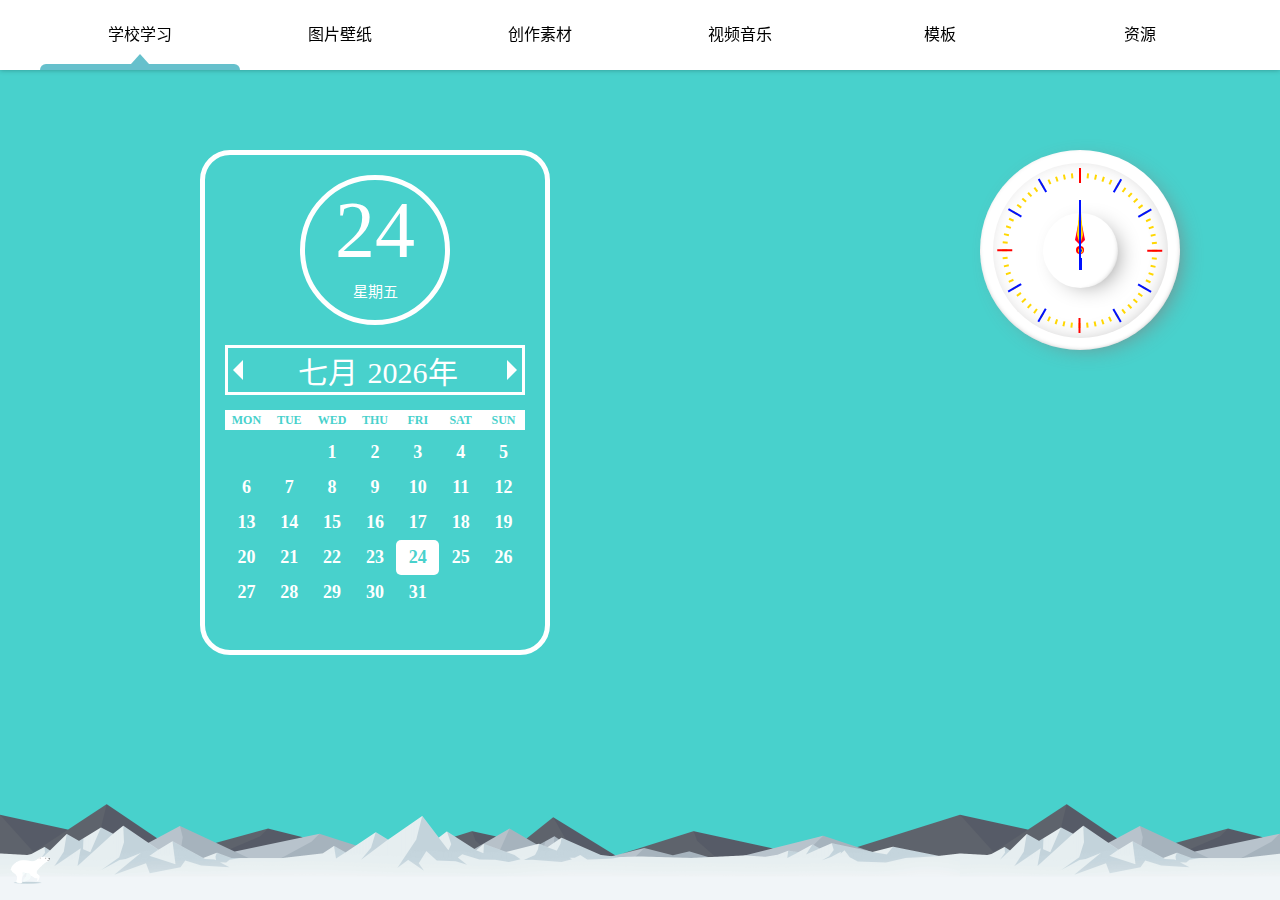
==== index.html @ d32ce0ef "k" ====
<!DOCTYPE html>
<html lang="zh-CN">

<head>
    <meta charset="UTF-8" />
    <meta name="viewport" content="width=device-width, initial-scale=1.0" />
    <title>MY HTML</title>
    <!-- ctrl+h即可调出查询与替换窗口 -->
    <link rel="stylesheet" href="index.css">
    <link rel="stylesheet" href="dail.css">
    <link rel="stylesheet" href="calendar.css">

</head>

<body>
    <!-- 导航栏 -->
    <div class="navbar">
        <div class="nav">
            <ul>
                <li>
                    <a href="javascript:;">学校学习</a>
                    <ol>
                        <li><a href="https://www.tust.edu.cn/" target="_blank">天津科技大学</a></li>
                        <li><a href="http://jw.tust.edu.cn/" target="_blank">天津科技大学教务处</a></li>
                        <li><a href="https://www.tust.edu.cn/" target="_blank">天津科技大学第二课堂</a></li>
                        <li><a href="https://www.tust.edu.cn/" target="_blank">智慧团建</a></li>
                        <li><a href="https://www.cn-ki.net/" target="_blank">镜像知网</a></li>
                        <li><a href="https://www.w3school.com.cn/" target="_blank">w3school</a></li>
                        <li><a href="https://developer.mozilla.org/zh-CN/" target="_blank">MDN</a></li>

                    </ol>
                </li>
                <li>
                    <a href="javascript:;">图片壁纸</a>
                    <ol>
                        <li><a href="https://pic.netbian.com/" target="_blank">彼岸图网</a></li>
                        <li><a href="https://mixkit.co/" target="_blank">高质量图片</a></li>
                        <li><a href="http://duososo.com/index.php" target="_blank">图片搜索</a></li>

                    </ol>
                </li>
                <li>
                    <a href="javascript:;">创作素材</a>
                    <ol>
                        <li><a href="https://www.iconfont.cn/" target="_blank">阿里矢量图标</a></li>
                        <li><a href="https://ziyouziti.com/" target="_blank">免费字体</a></li>
                        <li><a href="https://www.ear0.com/" target="_blank">自由之聆</a></li>

                    </ol>
                </li>
                <li>
                    <a href="javascript:;">视频音乐</a>
                    <ol>
                        <li><a href="https://www.cupfox.com/" target="_blank">茶杯狐</a></li>
                        <li><a href="https://www.dadatuw.com/" target="_blank">达达兔</a></li>
                        <li><a href="https://www.bilibili.com/" target="_blank">B站</a></li>
                        <li><a href="http://47.112.23.238/" target="_blank">免费音乐</a></li>

                    </ol>
                </li>
                <li>
                    <a href="javascript:;">模板</a>
                    <ol>
                        <li><a href="https://www.woodo.cn/template/?type=slides" target="_blank">ppt模板</a></li>
                        <li><a href="http://www.1ppt.com/" target="_blank">免费ppt模板</a></li>
                        <li><a href="https://www.ypppt.com/" target="_blank">免费ppt模板</a></li>
                    </ol>
                </li>
                <li>
                    <a href="javascript:;">资源</a>
                    <ol>
                        <li><a href="https://adzhp.cn/" target="_blank">爱达杂货铺</a></li>
                        <li><a href="http://softgj.com/" target="_blank">软件管家</a></li>
                        <li><a href="https://www.mac-soft.cn/" target="_blank">麦克软件园</a></li>
                        <li><a href="https://iao.su/" target="_blank">分享为王</a></li>
                        <li><a href="https://greasyfork.org/zh-CN" target="_blank">脚本</a></li>
                    </ol>
                </li>
                <!-- 这个元素来定义滑动的线条 -->
                <li class="underline"></li>
            </ul>
        </div>

    </div>
    <!-- 中间部分 -->
    <div class="main">
        <div class="calendar">
            <div class="contemporary">
                <div id="datenow">25</div>
                <div id="daynow">MONDAY</div>
            </div>
            <div class="month-year">
                <div id="prev"></div>
                <div id="month">MAY</div>
                <div id="year">2022</div>
                <span id="next"></span>
            </div>
            <ul class="card">
                <li>MON</li>
                <li>TUE</li>
                <li>WED</li>
                <li>THU</li>
                <li>FRI</li>
                <li>SAT</li>
                <li>SUN</li>
            </ul>
            <ul id="add">

            </ul>
        </div>
        <div class="dail">
            <div class="dail2">
                <div class="dail3"></div>
                <div class="Scale">
                    <div class="scale1"></div>
                    <div class="scale2"></div>
                    <div class="scale3"></div>
                    <div class="scale4"></div>
                    <div class="scale5"></div>
                    <div class="scale6"></div>
                    <div class="scale7"></div>
                    <div class="scale8"></div>
                    <div class="scale9"></div>
                    <div class="scale10"></div>
                    <div class="scale11"></div>
                    <div class="scale12"></div>
                </div>
                <div class="accurate">
                    <div class="accuratechild"></div>
                    <div class="accuratechild"></div>
                    <div class="accuratechild"></div>
                    <div class="accuratechild"></div>
                    <div class="accuratechild"></div>
                    <div class="accuratechild"></div>
                    <div class="accuratechild"></div>
                    <div class="accuratechild"></div>
                    <div class="accuratechild"></div>
                    <div class="accuratechild"></div>
                    <div class="accuratechild"></div>
                    <div class="accuratechild"></div>
                    <div class="accuratechild"></div>
                    <div class="accuratechild"></div>
                    <div class="accuratechild"></div>
                    <div class="accuratechild"></div>
                    <div class="accuratechild"></div>
                    <div class="accuratechild"></div>
                    <div class="accuratechild"></div>
                    <div class="accuratechild"></div>
                    <div class="accuratechild"></div>
                    <div class="accuratechild"></div>
                    <div class="accuratechild"></div>
                    <div class="accuratechild"></div>
                    <div class="accuratechild"></div>
                    <div class="accuratechild"></div>
                    <div class="accuratechild"></div>
                    <div class="accuratechild"></div>
                    <div class="accuratechild"></div>
                    <div class="accuratechild"></div>
                    <div class="accuratechild"></div>
                    <div class="accuratechild"></div>
                    <div class="accuratechild"></div>
                    <div class="accuratechild"></div>
                    <div class="accuratechild"></div>
                    <div class="accuratechild"></div>
                    <div class="accuratechild"></div>
                    <div class="accuratechild"></div>
                    <div class="accuratechild"></div>
                    <div class="accuratechild"></div>
                    <div class="accuratechild"></div>
                    <div class="accuratechild"></div>
                    <div class="accuratechild"></div>
                    <div class="accuratechild"></div>
                    <div class="accuratechild"></div>
                    <div class="accuratechild"></div>
                    <div class="accuratechild"></div>
                    <div class="accuratechild"></div>
                    <div class="accuratechild"></div>
                    <div class="accuratechild"></div>
                    <div class="accuratechild"></div>
                    <div class="accuratechild"></div>
                    <div class="accuratechild"></div>
                    <div class="accuratechild"></div>
                    <div class="accuratechild"></div>
                    <div class="accuratechild"></div>
                    <div class="accuratechild"></div>
                    <div class="accuratechild"></div>
                    <div class="accuratechild"></div>
                    <div class="accuratechild"></div>
                </div>
                <div class="centerpoint1"></div>
                <div class="centerpoint2"></div>
                <div class="centerpoint3"></div>
                <div class="pointer">
                    <div class="ss">
                        <div id="zz" class="pointer1"></div>
                        <div id="zz" class="pointer2"></div>
                    </div>
                    <div class="min">
                        <div id="zz" class="pointer3"></div>
                        <div class="pointer4"></div>
                        <div class="pointer5"></div>
                    </div>
                    <div class="hr">

                        <div class="pointer6"></div>
                        <div class="pointer7"></div>
                        <div class="pointer8"></div>
                    </div>
                </div>
            </div>
        </div>

    </div>
    <!-- 雪山和熊 -->
    <div class="flex">
        <div class="mountains">
            <div class="mountain1"></div>
            <div class="mountain2"></div>
            <div class="mountain3"></div>
            <div class="bear"></div>
        </div>
    </div>

</body>
<script src="js.js"></script>

</html>
---- index.css ----
div,
p,
span,
li,
ul,
ol,
a,
body {
    /* 页面初始化 清除元素的内外边距 */
    padding: 0;
    margin: 0;
    box-sizing: border-box;

}

body {
    /* 宽度占浏览器可视区域的高度 */
    width: 100vm;
    background-color: mediumturquoise;
}

.main {
    position: relative;

    z-index: -1;
}

li {
    /* 清除li元素前面的项目符号 */
    list-style: none;
}

a {
    /* 清除a元素的下划线 */
    text-decoration: none;
    color: #000;
}

.navbar {
    width: 100%;
    height: 70px;
    background-color: #fff;
    position: fixed;
    top: 0;
    z-index: 5;
    /* 盒子阴影 */
    box-shadow: 0 0 5px rgba(0, 0, 0, 0.3);
}

.navbar>.nav {
    width: 1200px;
    height: 100%;

    /* 让元素自动水平居中 */
    margin: 0 auto;
}

.navbar>.nav>ul {
    /* 相对定位 */
    position: relative;
    /* 弹性布局 */
    display: flex;



    /* 让子元素平均分配宽度 */
    justify-content: space-around;
    width: 100%;
    height: 100%;
}

.navbar>.nav ul>li {
    width: 100%;
    height: 100%;

}

.navbar>.nav ul>li>a {
    /* 因为a元素是行内元素 必须将其转为行内块或者块级才能设置宽度和高度 */
    display: block;
    width: 100%;
    height: 100%;
    line-height: 70px;
    text-align: center;
}

.navbar>.nav>ul>li>ol {
    width: 100%;
    background-color: #fff;
    box-shadow: 1px 1px 3px rgba(0, 0, 0, 0.2);
    /* 让盒子先沿着y轴缩放到0 也就是隐藏了 */
    transform: scaleY(0);

    /* 我们需要将盒子从上面滑动下来 设置一下缩放的中心点即可 设置到最上面的中间位置 */
    transform-origin: 50% 0;


}

.navbar>.nav>ul>li>ol>li {
    height: 70px;
    width: 100%;
    background-color: #fff;
    border-bottom: 1px solid rgb(245, 245, 245);
}

.navbar>.nav>ul>li>ol>li>a {

    display: block;
    width: 100%;
    height: 100%;
    line-height: 70px;
    text-align: center;
}

.navbar>.nav>ul>li>ol>li:hover {
    background-color: rgba(225, 225, 225);
}

.navbar>.nav>ul>li:hover>ol {
    transition: all .6s;
    /* 设置过渡 */
    transform: scaleY(1);
}

/* 现在可以设置线条了 */
.navbar>.nav>ul>.underline {
    /* 绝对定位 */
    position: absolute;
    bottom: 0;
    left: 0;
    width: 200px;
    height: 6px;
    /* 设置一下盒子的左上角和右上角的圆角 */
    border-top-left-radius: 6px;
    border-top-right-radius: 6px;
    background-color: #66c0cc;
    /* 加过渡 */
    transition: all 0.5s;
    /* 现在有个小问题 我们一起看看 ne
/* 就是这个问题 这个线条有点影响鼠标移入li这个效果 */
    /* 这个属性就可以解决这个问题 就貌似这个元素你能看见 但是鼠标是点击不到了 现在鼠标放到线条也没事了 */
    pointer-events: none;
}

.navbar>.nav>ul>.underline::before {
    content: "";
    /* 利用::before伪元素设置三角 */
    position: absolute;
    top: -10px;
    /* calc方法自动计算数值 让盒子居中 */
    left: calc(50% - 9px);
    width: 18px;
    height: 10px;
    /* inherit可以继承父元素的属性值 */
    background-color: inherit;
    /* 各位小伙伴可能对着属性比较陌生 我简单说一下这句话如何生成了三角形 这个属性可以绘制图案 polygon这个属性只需要提供最少三个点 就可以将三个点连接到一起 然后绘制一个图案  两个点的坐标位置(x,y) 0 100% 这个点就是说在x轴上为0px 在y轴是100% 就是盒子的高度 x轴的方向是向右 y轴的方向是向下 那么我们设置了三个点 然后将三个点连起来刚好绘制出一个三角形 不明白的小伙伴可以在纸上画一下 画出来就理解了 */
    clip-path: polygon(0 100%, 50% 0, 100% 100%);
}

.navbar>.nav ul>li:nth-child(2):hover~.underline {
    left: 200px;
    background-color: #ff9933;
}

/* 重复以上操作 */
.navbar>.nav ul>li:nth-child(3):hover~.underline {
    left: 400px;
    background-color: #339933;
}

.navbar>.nav ul>li:nth-child(4):hover~.underline {
    left: 600px;
    background-color: #0099cc;
}

.navbar>.nav ul>li:nth-child(5):hover~.underline {
    left: 800px;
    background-color: #9966cc;
}

.navbar>.nav ul>li:nth-child(6):hover~.underline {
    left: 1000px;
    background-color: #cc666b;
}

.flex {
    position: fixed;
    bottom: 0;
}

.mountains {
    position: absolute;
    width: 3840px;
    height: 100px;
    bottom: 0;
}

.mountain1 {
    position: absolute;
    width: 100%;
    height: 100%;
    z-index: 3;
    background: url(images/mountain-1.png);
    background-repeat: repeat-x;
    background-size: 25%;
    background-position: 0 bottom;
    animation: mountain-move 10000s linear infinite;
}

.mountain2 {
    position: absolute;
    width: 100%;
    height: 100%;
    z-index: 2;
    background: url(images/mountain-2.png);
    background-repeat: repeat-x;
    background-size: 25%;
    background-position: 0 bottom;
    animation: mountain-move 15000s linear infinite;
}

.mountain3 {
    position: absolute;
    width: 100%;
    height: 100%;
    z-index: 1;
    background: url(images/mountain-3.png);
    background-repeat: repeat-x;
    background-size: 25%;
    background-position: 0 178px;
    animation: mountain-move 18000s linear infinite;
}

@keyframes mountain-move {
    0% {}

    100% {
        background-position: -1000000px, 0;
    }
}

.bear {
    position: absolute;
    bottom: 15px;
    z-index: 4;
    width: 60px;
    height: 30px;
    background: url(images/bear.png) no-repeat;
    background-size: 480px;
    animation: bear .5s steps(7) infinite, move 3s forwards;

}

@keyframes bear {
    0% {
        background-position: 0, 0;
    }

    100% {
        background-position: -420px, 0;
    }
}

@keyframes move {
    0% {}

    100% {
        transform: translate(765px, 0);
    }
}
---- dail.css ----
.dail {
    position: absolute;
    top: 0;
    right: 50px;
    width: 200px;
    height: 200px;
    display: flex;
    margin: 50px;
    margin-top: 150px;
    border-radius: 50%;
    background-color: white;
    /* border: 3px solid skyblue; */
    box-shadow: 8px 5px 24px -10px grey, -6px -3px 6px -9px grey inset, 2px -3px 6px -6px grey inset, 2px 3px 6px -8px grey inset;
    justify-content: center;
    align-items: center;
}

.dail2 {
    position: absolute;
    display: flex;
    justify-content: center;
    align-items: center;
    width: 175px;
    height: 175px;
    border-radius: 50%;
    box-shadow: -2px -2px 26px -16px rgb(97, 94, 94) inset;
}

.dail3 {
    width: 75px;
    height: 75px;
    border-radius: 50%;
    box-shadow: 8px 5px 24px -10px grey,
        -6px -3px 6px -9px grey inset;
}

.Scale {
    position: absolute;
    height: 15px;
    width: 1.5px;
    z-index: 3;
}

.Scale div {
    position: absolute;
    width: 100%;
    height: 100%;
    background-color: rgb(0, 17, 255);
}

.scale1,
.scale4,
.scale7,
.scale10 {
    background-color: red !important;
}

.scale1 {
    transform: rotateZ(000deg) translateY(-75px);
}

.scale2 {
    transform: rotateZ(030deg) translateY(-75px);
}

.scale3 {
    transform: rotateZ(060deg) translateY(-75px);
}

.scale4 {
    transform: rotateZ(090deg) translateY(-75px);
}

.scale5 {
    transform: rotateZ(120deg) translateY(-75px);
}

.scale6 {
    transform: rotateZ(150deg) translateY(-75px);
}

.scale7 {
    transform: rotateZ(180deg) translateY(-75px);
}

.scale8 {
    transform: rotateZ(210deg) translateY(-75px);
}

.scale9 {
    transform: rotateZ(240deg) translateY(-75px);
}

.scale10 {
    transform: rotateZ(270deg) translateY(-75px);
}

.scale11 {
    transform: rotateZ(300deg) translateY(-75px);
}

.scale12 {
    transform: rotateZ(330deg) translateY(-75px);
}

.accurate {
    position: absolute;
    height: 5px;
    width: 1.5px;
    z-index: 2;
}

.accurate div {
    position: absolute;
    width: 100%;
    height: 100%;
    background-color: #FFD700;
}

.accurate div:nth-child(1) {
    transform: rotateZ(6deg) translateY(-75px);
}

.accurate div:nth-child(2) {
    transform: rotateZ(12deg) translateY(-75px);
}

.accurate div:nth-child(3) {
    transform: rotateZ(18deg) translateY(-75px);
}

.accurate div:nth-child(4) {
    transform: rotateZ(24deg) translateY(-75px);
}

.accurate div:nth-child(5) {
    transform: rotateZ(30deg) translateY(-75px);
}

.accurate div:nth-child(6) {
    transform: rotateZ(36deg) translateY(-75px);
}

.accurate div:nth-child(7) {
    transform: rotateZ(42deg) translateY(-75px);
}

.accurate div:nth-child(8) {
    transform: rotateZ(48deg) translateY(-75px);
}

.accurate div:nth-child(9) {
    transform: rotateZ(54deg) translateY(-75px);
}

.accurate div:nth-child(10) {
    transform: rotateZ(60deg) translateY(-75px);
}

.accurate div:nth-child(11) {
    transform: rotateZ(66deg) translateY(-75px);
}

.accurate div:nth-child(12) {
    transform: rotateZ(72deg) translateY(-75px);
}

.accurate div:nth-child(13) {
    transform: rotateZ(78deg) translateY(-75px);
}

.accurate div:nth-child(14) {
    transform: rotateZ(84deg) translateY(-75px);
}

.accurate div:nth-child(15) {
    transform: rotateZ(90deg) translateY(-75px);
}

.accurate div:nth-child(16) {
    transform: rotateZ(96deg) translateY(-75px);
}

.accurate div:nth-child(17) {
    transform: rotateZ(102deg) translateY(-75px);
}

.accurate div:nth-child(18) {
    transform: rotateZ(108deg) translateY(-75px);
}

.accurate div:nth-child(19) {
    transform: rotateZ(114deg) translateY(-75px);
}

.accurate div:nth-child(20) {
    transform: rotateZ(120deg) translateY(-75px);
}

.accurate div:nth-child(21) {
    transform: rotateZ(126deg) translateY(-75px);
}

.accurate div:nth-child(22) {
    transform: rotateZ(132deg) translateY(-75px);
}

.accurate div:nth-child(23) {
    transform: rotateZ(138deg) translateY(-75px);
}

.accurate div:nth-child(24) {
    transform: rotateZ(144deg) translateY(-75px);
}

.accurate div:nth-child(25) {
    transform: rotateZ(150deg) translateY(-75px);
}

.accurate div:nth-child(26) {
    transform: rotateZ(156deg) translateY(-75px);
}

.accurate div:nth-child(27) {
    transform: rotateZ(162deg) translateY(-75px);
}

.accurate div:nth-child(28) {
    transform: rotateZ(168deg) translateY(-75px);
}

.accurate div:nth-child(29) {
    transform: rotateZ(174deg) translateY(-75px);
}

.accurate div:nth-child(30) {
    transform: rotateZ(180deg) translateY(-75px);
}

.accurate div:nth-child(31) {
    transform: rotateZ(186deg) translateY(-75px);
}

.accurate div:nth-child(32) {
    transform: rotateZ(192deg) translateY(-75px);
}

.accurate div:nth-child(33) {
    transform: rotateZ(198deg) translateY(-75px);
}

.accurate div:nth-child(34) {
    transform: rotateZ(204deg) translateY(-75px);
}

.accurate div:nth-child(35) {
    transform: rotateZ(210deg) translateY(-75px);
}

.accurate div:nth-child(36) {
    transform: rotateZ(216deg) translateY(-75px);
}

.accurate div:nth-child(37) {
    transform: rotateZ(222deg) translateY(-75px);
}

.accurate div:nth-child(38) {
    transform: rotateZ(228deg) translateY(-75px);
}

.accurate div:nth-child(39) {
    transform: rotateZ(234deg) translateY(-75px);
}

.accurate div:nth-child(40) {
    transform: rotateZ(240deg) translateY(-75px);
}

.accurate div:nth-child(41) {
    transform: rotateZ(246deg) translateY(-75px);
}

.accurate div:nth-child(42) {
    transform: rotateZ(252deg) translateY(-75px);
}

.accurate div:nth-child(43) {
    transform: rotateZ(258deg) translateY(-75px);
}

.accurate div:nth-child(44) {
    transform: rotateZ(264deg) translateY(-75px);
}

.accurate div:nth-child(45) {
    transform: rotateZ(270deg) translateY(-75px);
}

.accurate div:nth-child(46) {
    transform: rotateZ(276deg) translateY(-75px);
}

.accurate div:nth-child(47) {
    transform: rotateZ(282deg) translateY(-75px);
}

.accurate div:nth-child(48) {
    transform: rotateZ(288deg) translateY(-75px);
}

.accurate div:nth-child(49) {
    transform: rotateZ(294deg) translateY(-75px);
}

.accurate div:nth-child(50) {
    transform: rotateZ(300deg) translateY(-75px);
}

.accurate div:nth-child(51) {
    transform: rotateZ(306deg) translateY(-75px);
}

.accurate div:nth-child(52) {
    transform: rotateZ(312deg) translateY(-75px);
}

.accurate div:nth-child(53) {
    transform: rotateZ(318deg) translateY(-75px);
}

.accurate div:nth-child(54) {
    transform: rotateZ(324deg) translateY(-75px);
}

.accurate div:nth-child(55) {
    transform: rotateZ(330deg) translateY(-75px);
}

.accurate div:nth-child(56) {
    transform: rotateZ(336deg) translateY(-75px);
}

.accurate div:nth-child(57) {
    transform: rotateZ(342deg) translateY(-75px);
}

.accurate div:nth-child(58) {
    transform: rotateZ(348deg) translateY(-75px);
}

.accurate div:nth-child(59) {
    transform: rotateZ(354deg) translateY(-75px);
}

.accurate div:nth-child(60) {
    transform: rotateZ(360deg) translateY(-75px);
}

.centerpoint1 {
    position: absolute;

    z-index: 1;
    width: 8px;
    height: 8px;

    border-radius: 50%;
    background: red;

}

.centerpoint2 {
    position: absolute;

    z-index: 1;
    width: 5px;
    height: 5px;

    border-radius: 50%;
    background: #FFD700;

}

.centerpoint3 {
    position: absolute;

    z-index: 1;
    width: 3px;
    height: 3px;

    border-radius: 50%;
    background: rgb(0, 17, 255);

}

.pointer {
    position: absolute;
    margin-top: 0px;
    display: flex;
    justify-content: center;
    width: 10px;
    height: 100px;
}

.ss,
.min,
.hr {
    display: flex;
    justify-content: center;
}

.pointer1 {
    position: absolute;

    height: 60px;
    width: 1.5px;
    background-color: rgb(0, 17, 255);
    z-index: 4;
}

.pointer2 {
    position: absolute;
    bottom: 30px;
    width: 3px;
    height: 12.5px;
    background-color: rgb(0, 17, 255);
    z-index: 4;
    /* border-left: 5px solid transparent;
    border-right: 5px solid transparent;
    border-top: 0px solid transparent;
    border-bottom: 20px solid rgb(0, 60, 255); */
}

.pointer3 {
    position: absolute;
    bottom: 55px;
    border-left: 3px solid transparent;
    border-right: 3px solid transparent;
    border-bottom: 0px solid transparent;
    border-top: 10px solid #FFD700;
    z-index: 3;
}

.pointer4 {
    position: absolute;
    bottom: 65px;
    border-left: 3px solid transparent;
    border-right: 3px solid transparent;
    border-top: 0px solid transparent;
    border-bottom: 35px solid #FFD700;
    z-index: 3;
}

.pointer5 {
    position: absolute;
    bottom: 50px;
    height: 10px;
    width: 1.5px;
    background-color: #FFD700;
    z-index: 3;
}

.pointer6 {
    position: absolute;
    bottom: 55px;
    border-left: 5px solid transparent;
    border-right: 5px solid transparent;
    border-bottom: 0px solid transparent;
    border-top: 5px solid rgb(255, 0, 34);
    z-index: 2;
}

.pointer7 {
    position: absolute;
    bottom: 60px;
    border-left: 5px solid transparent;
    border-right: 5px solid transparent;
    border-top: 0px solid transparent;
    border-bottom: 25px solid rgb(255, 0, 34);
    z-index: 2;
}

.pointer8 {
    position: absolute;
    bottom: 50px;
    height: 10px;
    width: 1.5px;
    background-color: rgb(255, 0, 34);
    z-index: 2;
}
---- calendar.css ----
div,
li,
ul,
body {
    margin: 0;
    padding: 0;
    list-style: none;
    box-sizing: border-box;

}



.calendar {
    position: absolute;
    left: 200px;
    margin: 150px auto;
    width: 350px;
    height: 505px;
    padding-left: 20px;
    padding-right: 20px;
    padding-bottom: 20px;
    border: 5px white solid;
    border-radius: 30px;
    background-color: mediumturquoise;
    user-select: none;

}

.contemporary {
    margin: 20px auto;
    width: 150px;
    height: 150px;
    border-radius: 50%;
    border: 5px white solid;
    text-align: center;

}

.month-year {
    position: relative;
    margin: 0 auto;
    display: flex;
    padding-left: 5px;
    height: 50px;
    width: 100%;
    border: 3px white solid;
    align-items: center;
    justify-content: center;
}

#prev {
    position: absolute;
    width: 0px;
    height: 0px;
    left: 5px;
    border-left: 0;
    border-right: 10px white solid;
    border-top: 10px transparent solid;
    border-bottom: 10px transparent solid;
    cursor: pointer;
}

#next {
    position: absolute;
    right: 5px;
    width: 0px;
    height: 0px;
    border-left: 10px white solid;
    border-right: 0px transparent solid;
    border-top: 10px transparent solid;
    border-bottom: 10px transparent solid;
    cursor: pointer;
}

#datenow {
    color: white;
    font-size: 80px;
    line-height: 100px;
}

#daynow {
    color: white;
    font-size: 15px;
    font-weight: 400;
}

#month,
#year {
    padding-left: 5px;
    padding-right: 5px;
    color: white;
    font-size: 30px;
    font-weight: 300;
}



.card>li {
    float: left;
    width: 42.85px;
    height: 20px;
    text-align: center;
    line-height: 20px;


}

.card {
    margin: 15px 0;
    margin-bottom: 5px;
    font-size: 12px;
    color: mediumturquoise;
    font-weight: 600;
    height: 20px;
    line-height: 20px;
    background-color: white;
}

#add {
    display: inline-block;
    width: 100%;
    height: 150px;

}

#add>li {
    float: left;
    width: 42.85px;
    height: 35px;
    text-align: center;
    line-height: 35px;
    font-size: 18px;
    font-weight: 700;
    color: white;
    cursor: pointer;
    user-select: none;
}


#add>.now {
    background-color: white;
    color: mediumturquoise;
    border-radius: 5px;
}

#add>.notnow:hover {
    background-color: white;
    color: mediumturquoise;
    border-radius: 5px;
}

#add>.none {
    cursor: unset;
}
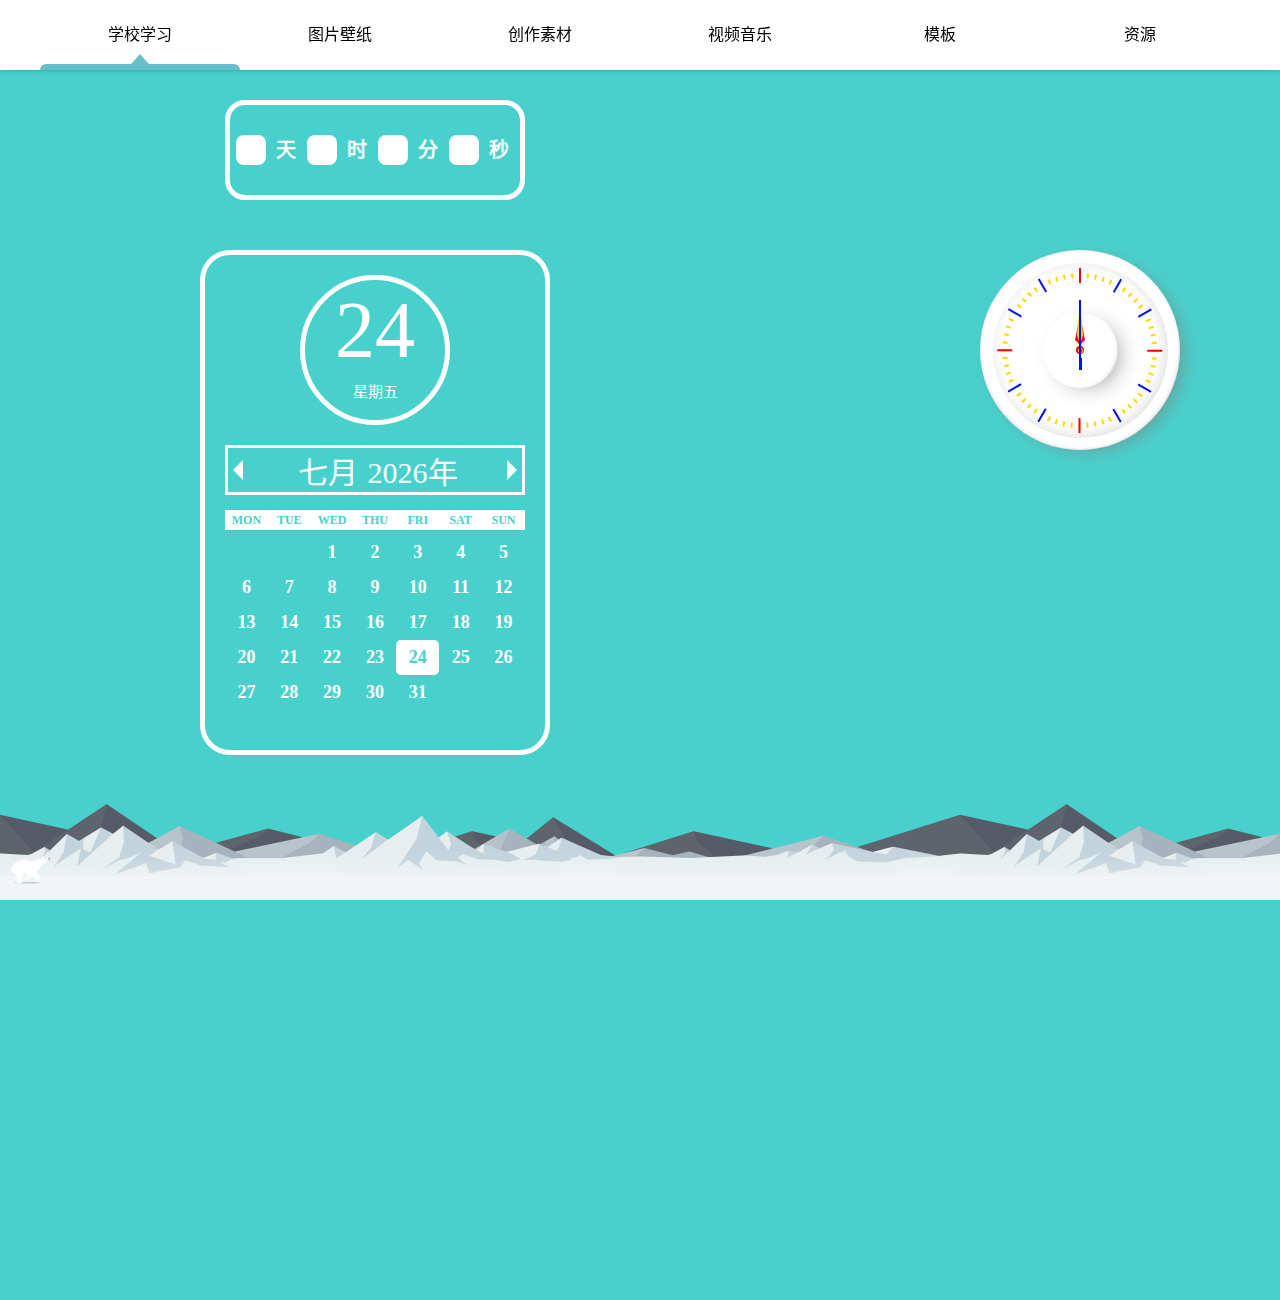
==== commit 4569e019: "s" ====
--- a/index.html
+++ b/index.html
@@ -84,6 +84,7 @@
     </div>
     <!-- 中间部分 -->
     <div class="main">
+        <!-- 日历 -->
         <div class="calendar">
             <div class="contemporary">
                 <div id="datenow">25</div>
@@ -108,6 +109,22 @@
 
             </ul>
         </div>
+        <!-- -------------- -->
+        <!-- 倒计时 -->
+        <div class="djs">
+            <ul>
+                <li id="day"></li>
+                <li class="casual">天</li>
+                <li id="hour"></li>
+                <li class="rail">时</li>
+                <li id="minute"></li>
+                <li class="compose">分</li>
+                <li id="second"></li>
+                <li class="evaluate">秒</li>
+            </ul>
+        </div>
+        <!-- ------------------------- -->
+        <!-- 钟表 -->
         <div class="dail">
             <div class="dail2">
                 <div class="dail3"></div>
@@ -209,7 +226,7 @@
                 </div>
             </div>
         </div>
-
+        <!-- ----------------------------------------- -->
     </div>
     <!-- 雪山和熊 -->
     <div class="flex">
--- a/index.css
+++ b/index.css
@@ -15,14 +15,16 @@
 
 body {
     /* 宽度占浏览器可视区域的高度 */
-    width: 100vm;
+
+    height: 100%;
     background-color: mediumturquoise;
 }
 
 .main {
     position: relative;
-
-    z-index: -1;
+    height: 1200px;
+    width: 100%;
+    /* z-index: -1; */
 }
 
 li {
@@ -268,4 +270,48 @@
     100% {
         transform: translate(765px, 0);
     }
-}+}
+
+/* 倒计时----------------------------------------------- */
+.djs {
+    margin: 100px 0 0 225px;
+    position: relative;
+    width: 300px;
+    height: 100px;
+    border-radius: 20px;
+    border: 5px white solid;
+    background-color: mediumturquoise;
+    user-select: none;
+}
+
+.djs>ul {
+    height: 100%;
+    width: 100%;
+    display: flex;
+    align-items: center;
+    justify-items: center;
+    justify-content: space-evenly;
+}
+
+.djs>ul>li {
+    /* position: absolute; */
+    width: 30px;
+    height: 30px;
+    text-align: center;
+    line-height: 30px;
+    font-size: 20px;
+    border-radius: 8px;
+    background-color: white;
+}
+
+.djs>ul li:nth-of-type(odd) {
+    color: mediumturquoise;
+}
+
+.djs>ul li:nth-of-type(even) {
+    background-color: transparent;
+    color: white;
+    font-weight: 600;
+}
+
+/* -------------------------------------- */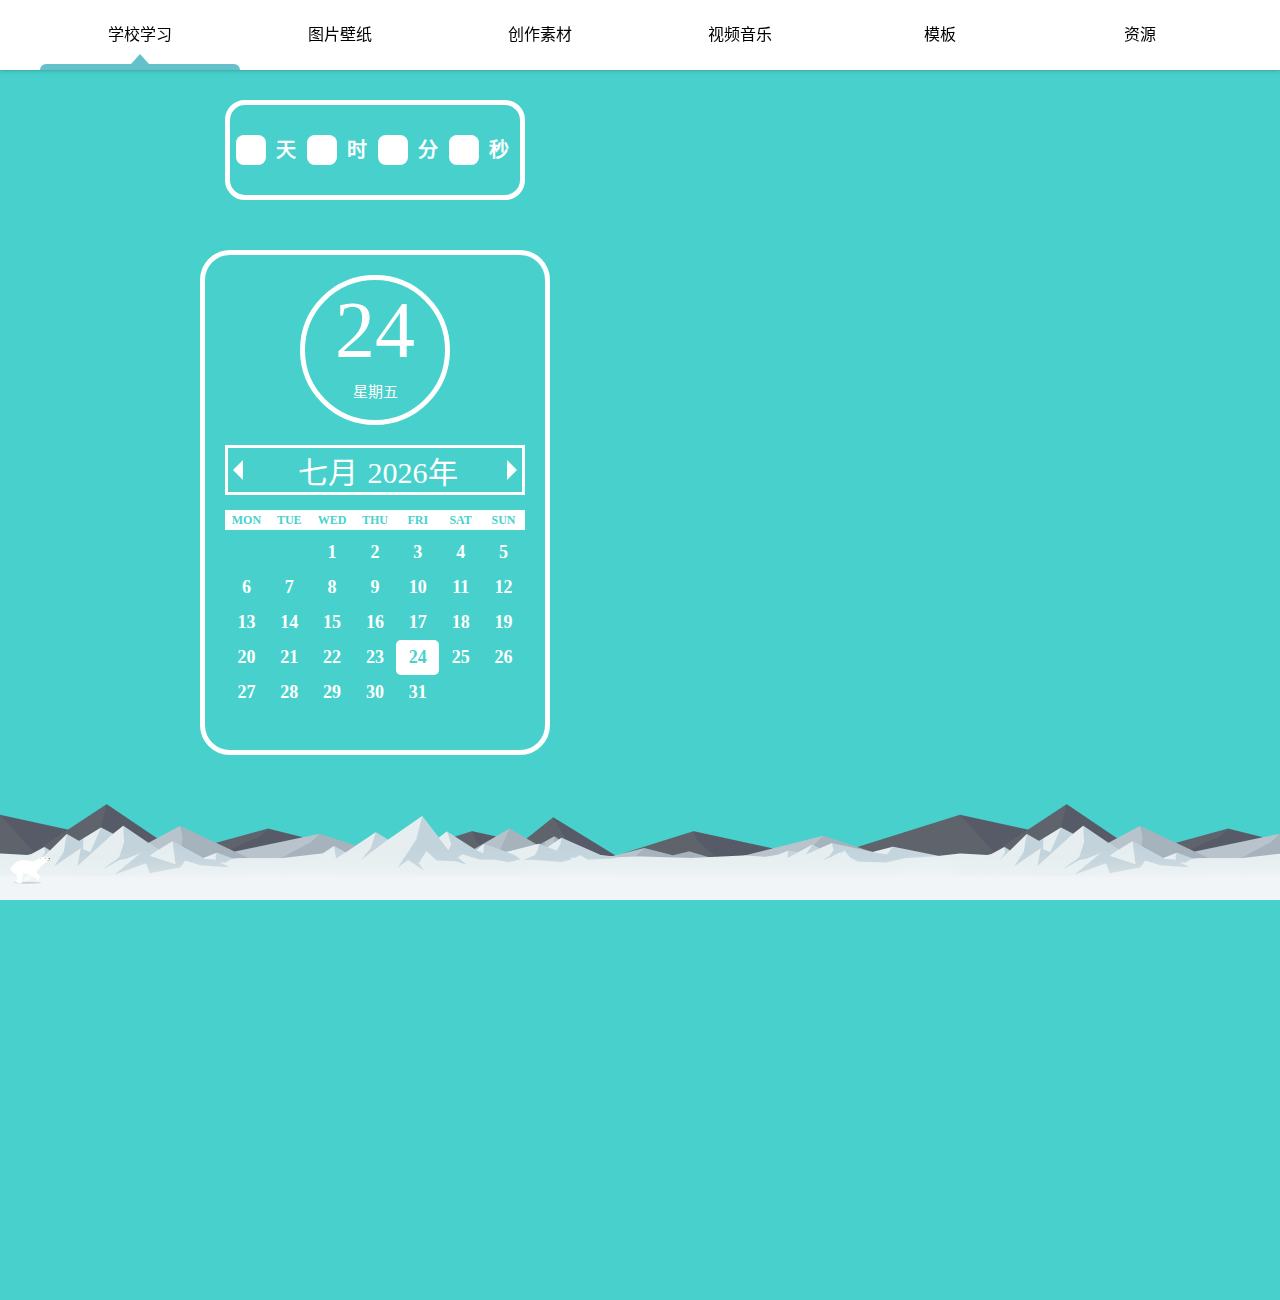
==== commit a6b277ad: "s" ====
--- a/index.html
+++ b/index.html
@@ -7,7 +7,7 @@
     <title>MY HTML</title>
     <!-- ctrl+h即可调出查询与替换窗口 -->
     <link rel="stylesheet" href="index.css">
-    <link rel="stylesheet" href="dail.css">
+
     <link rel="stylesheet" href="calendar.css">
 
 </head>
@@ -124,109 +124,7 @@
             </ul>
         </div>
         <!-- ------------------------- -->
-        <!-- 钟表 -->
-        <div class="dail">
-            <div class="dail2">
-                <div class="dail3"></div>
-                <div class="Scale">
-                    <div class="scale1"></div>
-                    <div class="scale2"></div>
-                    <div class="scale3"></div>
-                    <div class="scale4"></div>
-                    <div class="scale5"></div>
-                    <div class="scale6"></div>
-                    <div class="scale7"></div>
-                    <div class="scale8"></div>
-                    <div class="scale9"></div>
-                    <div class="scale10"></div>
-                    <div class="scale11"></div>
-                    <div class="scale12"></div>
-                </div>
-                <div class="accurate">
-                    <div class="accuratechild"></div>
-                    <div class="accuratechild"></div>
-                    <div class="accuratechild"></div>
-                    <div class="accuratechild"></div>
-                    <div class="accuratechild"></div>
-                    <div class="accuratechild"></div>
-                    <div class="accuratechild"></div>
-                    <div class="accuratechild"></div>
-                    <div class="accuratechild"></div>
-                    <div class="accuratechild"></div>
-                    <div class="accuratechild"></div>
-                    <div class="accuratechild"></div>
-                    <div class="accuratechild"></div>
-                    <div class="accuratechild"></div>
-                    <div class="accuratechild"></div>
-                    <div class="accuratechild"></div>
-                    <div class="accuratechild"></div>
-                    <div class="accuratechild"></div>
-                    <div class="accuratechild"></div>
-                    <div class="accuratechild"></div>
-                    <div class="accuratechild"></div>
-                    <div class="accuratechild"></div>
-                    <div class="accuratechild"></div>
-                    <div class="accuratechild"></div>
-                    <div class="accuratechild"></div>
-                    <div class="accuratechild"></div>
-                    <div class="accuratechild"></div>
-                    <div class="accuratechild"></div>
-                    <div class="accuratechild"></div>
-                    <div class="accuratechild"></div>
-                    <div class="accuratechild"></div>
-                    <div class="accuratechild"></div>
-                    <div class="accuratechild"></div>
-                    <div class="accuratechild"></div>
-                    <div class="accuratechild"></div>
-                    <div class="accuratechild"></div>
-                    <div class="accuratechild"></div>
-                    <div class="accuratechild"></div>
-                    <div class="accuratechild"></div>
-                    <div class="accuratechild"></div>
-                    <div class="accuratechild"></div>
-                    <div class="accuratechild"></div>
-                    <div class="accuratechild"></div>
-                    <div class="accuratechild"></div>
-                    <div class="accuratechild"></div>
-                    <div class="accuratechild"></div>
-                    <div class="accuratechild"></div>
-                    <div class="accuratechild"></div>
-                    <div class="accuratechild"></div>
-                    <div class="accuratechild"></div>
-                    <div class="accuratechild"></div>
-                    <div class="accuratechild"></div>
-                    <div class="accuratechild"></div>
-                    <div class="accuratechild"></div>
-                    <div class="accuratechild"></div>
-                    <div class="accuratechild"></div>
-                    <div class="accuratechild"></div>
-                    <div class="accuratechild"></div>
-                    <div class="accuratechild"></div>
-                    <div class="accuratechild"></div>
-                </div>
-                <div class="centerpoint1"></div>
-                <div class="centerpoint2"></div>
-                <div class="centerpoint3"></div>
-                <div class="pointer">
-                    <div class="ss">
-                        <div id="zz" class="pointer1"></div>
-                        <div id="zz" class="pointer2"></div>
-                    </div>
-                    <div class="min">
-                        <div id="zz" class="pointer3"></div>
-                        <div class="pointer4"></div>
-                        <div class="pointer5"></div>
-                    </div>
-                    <div class="hr">
 
-                        <div class="pointer6"></div>
-                        <div class="pointer7"></div>
-                        <div class="pointer8"></div>
-                    </div>
-                </div>
-            </div>
-        </div>
-        <!-- ----------------------------------------- -->
     </div>
     <!-- 雪山和熊 -->
     <div class="flex">
@@ -239,6 +137,6 @@
     </div>
 
 </body>
-<script src="js.js"></script>
+<script src="index.js"></script>
 
 </html>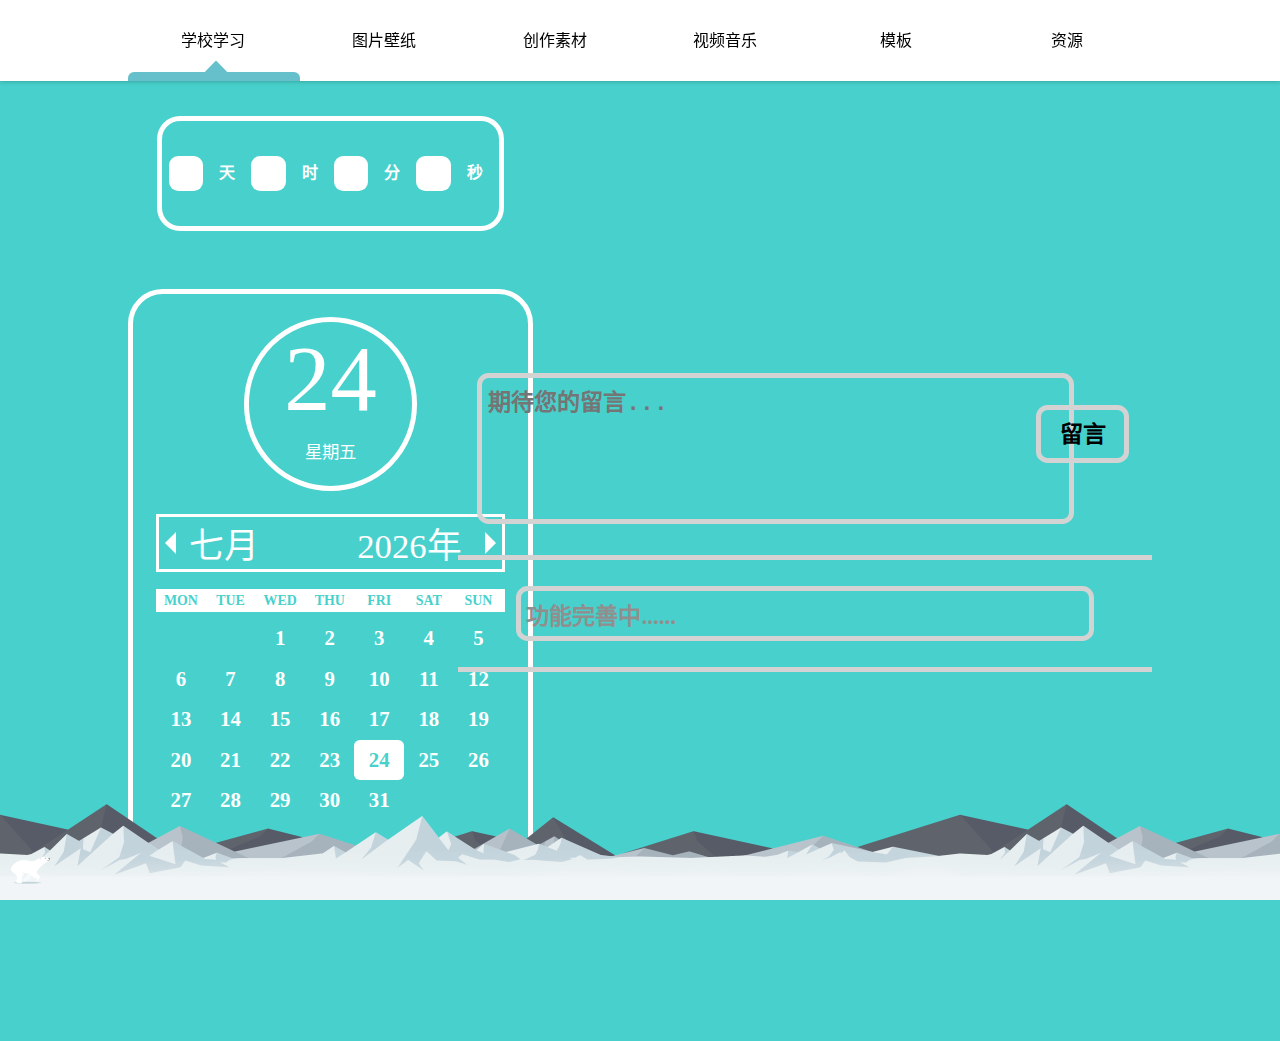
==== commit 23b719f4: "s" ====
--- a/index.html
+++ b/index.html
@@ -7,7 +7,7 @@
     <title>MY HTML</title>
     <!-- ctrl+h即可调出查询与替换窗口 -->
     <link rel="stylesheet" href="index.css">
-
+    <link rel="stylesheet" href="留言板.css">
     <link rel="stylesheet" href="calendar.css">
 
 </head>
@@ -124,7 +124,19 @@
             </ul>
         </div>
         <!-- ------------------------- -->
+        <!-- 无用留言板------------------ -->
+        <div class="message">
+            <textarea name="hello" id="text" cols="40" rows="5" placeholder="期待您的留言..."></textarea>
+            <button>留言</button>
+            <div class="showtext">
+                <ul>
+                    <li class="appreant">
+                        功能完善中......</li>
 
+                </ul>
+            </div>
+        </div>
+        <!-- --------------------------------------- -->
     </div>
     <!-- 雪山和熊 -->
     <div class="flex">
@@ -138,5 +150,6 @@
 
 </body>
 <script src="index.js"></script>
+<script src="留言板.js"></script>
 
 </html>--- a/index.css
+++ b/index.css
@@ -15,15 +15,17 @@
 
 body {
     /* 宽度占浏览器可视区域的高度 */
-
+    width: 100%;
+    margin: 0 auto;
     height: 100%;
     background-color: mediumturquoise;
 }
 
 .main {
     position: relative;
-    height: 1200px;
-    width: 100%;
+    height: 100vh;
+    width: 80%;
+    margin: 0 auto;
     /* z-index: -1; */
 }
 
@@ -40,7 +42,7 @@
 
 .navbar {
     width: 100%;
-    height: 70px;
+    height: 9vh;
     background-color: #fff;
     position: fixed;
     top: 0;
@@ -50,7 +52,7 @@
 }
 
 .navbar>.nav {
-    width: 1200px;
+    width: 80%;
     height: 100%;
 
     /* 让元素自动水平居中 */
@@ -82,7 +84,7 @@
     display: block;
     width: 100%;
     height: 100%;
-    line-height: 70px;
+    line-height: 9vh;
     text-align: center;
 }
 
@@ -100,7 +102,7 @@
 }
 
 .navbar>.nav>ul>li>ol>li {
-    height: 70px;
+    height: 9vh;
     width: 100%;
     background-color: #fff;
     border-bottom: 1px solid rgb(245, 245, 245);
@@ -111,7 +113,7 @@
     display: block;
     width: 100%;
     height: 100%;
-    line-height: 70px;
+    line-height: 9vh;
     text-align: center;
 }
 
@@ -131,8 +133,8 @@
     position: absolute;
     bottom: 0;
     left: 0;
-    width: 200px;
-    height: 6px;
+    width: 16.75%;
+    height: 1vh;
     /* 设置一下盒子的左上角和右上角的圆角 */
     border-top-left-radius: 6px;
     border-top-right-radius: 6px;
@@ -149,11 +151,11 @@
     content: "";
     /* 利用::before伪元素设置三角 */
     position: absolute;
-    top: -10px;
+    top: -1.285vh;
     /* calc方法自动计算数值 让盒子居中 */
     left: calc(50% - 9px);
-    width: 18px;
-    height: 10px;
+    width: 2.5vh;
+    height: 1.285vh;
     /* inherit可以继承父元素的属性值 */
     background-color: inherit;
     /* 各位小伙伴可能对着属性比较陌生 我简单说一下这句话如何生成了三角形 这个属性可以绘制图案 polygon这个属性只需要提供最少三个点 就可以将三个点连接到一起 然后绘制一个图案  两个点的坐标位置(x,y) 0 100% 这个点就是说在x轴上为0px 在y轴是100% 就是盒子的高度 x轴的方向是向右 y轴的方向是向下 那么我们设置了三个点 然后将三个点连起来刚好绘制出一个三角形 不明白的小伙伴可以在纸上画一下 画出来就理解了 */
@@ -161,28 +163,28 @@
 }
 
 .navbar>.nav ul>li:nth-child(2):hover~.underline {
-    left: 200px;
+    left: 26.8vh;
     background-color: #ff9933;
 }
 
 /* 重复以上操作 */
 .navbar>.nav ul>li:nth-child(3):hover~.underline {
-    left: 400px;
+    left: 53.6vh;
     background-color: #339933;
 }
 
 .navbar>.nav ul>li:nth-child(4):hover~.underline {
-    left: 600px;
+    left: 80.4vh;
     background-color: #0099cc;
 }
 
 .navbar>.nav ul>li:nth-child(5):hover~.underline {
-    left: 800px;
+    left: 107.2vh;
     background-color: #9966cc;
 }
 
 .navbar>.nav ul>li:nth-child(6):hover~.underline {
-    left: 1000px;
+    left: 134.2vh;
     background-color: #cc666b;
 }
 
@@ -274,12 +276,12 @@
 
 /* 倒计时----------------------------------------------- */
 .djs {
-    margin: 100px 0 0 225px;
+    margin: 12.857vh 3.214vh;
     position: relative;
-    width: 300px;
-    height: 100px;
-    border-radius: 20px;
-    border: 5px white solid;
+    width: 38.571vh;
+    height: 12.857vh;
+    border-radius: 2.5714vh;
+    border: 0.64285vh white solid;
     background-color: mediumturquoise;
     user-select: none;
 }
@@ -295,12 +297,12 @@
 
 .djs>ul>li {
     /* position: absolute; */
-    width: 30px;
-    height: 30px;
+    width: 3.8571vh;
+    height: 3.8571vh;
     text-align: center;
-    line-height: 30px;
-    font-size: 20px;
-    border-radius: 8px;
+    line-height: 3.8571vh;
+    font-size: 2.5714.vh;
+    border-radius: 1.02856vh;
     background-color: white;
 }
 
--- a/留言板.css
+++ b/留言板.css
@@ -0,0 +1,88 @@
+div,
+body,
+ul,
+li {
+    margin: 0;
+    padding: 0;
+    box-sizing: border-box;
+}
+
+li {
+    list-style: none;
+}
+
+.message {
+    position: absolute;
+    right: 0;
+    width: 77.142vh;
+    height: 77.142vh;
+
+    /* margin: 0; */
+    /* border: 5px lightgrey solid; */
+    border-radius: 1.2857vh;
+}
+
+#text {
+    position: absolute;
+    padding: 0.64285vh;
+    top: 2.82854vh;
+    left: 2.18569vh;
+    font-size: 2.5714vh;
+    font-weight: 600;
+    vertical-align: bottom;
+    overflow-y: visible;
+    resize: none;
+    border: 0.64285vh lightgrey solid;
+    border-radius: 1.2857vh;
+    outline: none;
+    background-color: transparent;
+}
+
+button {
+    position: absolute;
+    right: 2.5714vh;
+    top: 6.4285vh;
+    width: 10.2857vh;
+    /* height: 5.14285vh; */
+    font-size: 2.5714vh;
+    font-weight: 600;
+    border-radius: 1.2857vh;
+    line-height: 5.14285vh;
+    border: 0.6428vh lightgrey solid;
+    background-color: transparent;
+    cursor: pointer;
+}
+
+/* button:hover {
+    background-color: lightgrey;
+} */
+
+button:active {
+    background-color: lightgrey;
+}
+
+.showtext {
+    position: relative;
+    top: 23.14285vh;
+    /* background-color: aqua; */
+    width: 77.1428vh;
+    /* height: 200px; */
+    border-top: 0.6428vh lightgrey solid;
+    border-bottom: 0.6428vh lightgrey solid;
+
+}
+
+.showtext ul li {
+    margin-top: 2.82854vh;
+    padding: 0.6428vh;
+    margin: 2.82854vh auto;
+    width: 64.285vh;
+    font-size: 2.5714vh;
+    font-weight: 600;
+    color: rgb(145, 142, 142);
+    font-family: 宋体;
+    border: 0.6428vh lightgrey solid;
+    border-radius: 1.2857vh;
+    text-align: justify;
+
+}--- a/calendar.css
+++ b/calendar.css
@@ -13,26 +13,26 @@
 
 .calendar {
     position: absolute;
-    left: 200px;
-    margin: 150px auto;
-    width: 350px;
-    height: 505px;
-    padding-left: 20px;
-    padding-right: 20px;
-    padding-bottom: 20px;
-    border: 5px white solid;
-    border-radius: 30px;
+    /* left: 200px; */
+    margin: 19.2857vh auto;
+    width: 45vh;
+    height: 64.928vh;
+    padding-left: 2.5714vh;
+    padding-right: 2.5714vh;
+    padding-bottom: 2.5714vh;
+    border: 0.6428vh white solid;
+    border-radius: 3.857vh;
     background-color: mediumturquoise;
     user-select: none;
 
 }
 
 .contemporary {
-    margin: 20px auto;
-    width: 150px;
-    height: 150px;
+    margin: 2.5714vh auto;
+    width: 19.2857vh;
+    height: 19.2857vh;
     border-radius: 50%;
-    border: 5px white solid;
+    border: 0.6428vh white solid;
     text-align: center;
 
 }
@@ -41,10 +41,10 @@
     position: relative;
     margin: 0 auto;
     display: flex;
-    padding-left: 5px;
-    height: 50px;
+    padding-left: 0.6428vh;
+    height: 6.428vh;
     width: 100%;
-    border: 3px white solid;
+    border: 0.3857vh white solid;
     align-items: center;
     justify-content: center;
 }
@@ -53,44 +53,47 @@
     position: absolute;
     width: 0px;
     height: 0px;
-    left: 5px;
+    left: 0.6428vh;
     border-left: 0;
-    border-right: 10px white solid;
-    border-top: 10px transparent solid;
-    border-bottom: 10px transparent solid;
+    border-right: 1.2857vh white solid;
+    border-top: 1.2857vh transparent solid;
+    border-bottom: 1.2857vh transparent solid;
     cursor: pointer;
 }
 
 #next {
     position: absolute;
-    right: 5px;
+    right: 0.6428vh;
     width: 0px;
     height: 0px;
-    border-left: 10px white solid;
+    border-left: 1.2857vh white solid;
     border-right: 0px transparent solid;
-    border-top: 10px transparent solid;
-    border-bottom: 10px transparent solid;
+    border-top: 1.2857vh transparent solid;
+    border-bottom: 1.2857vh transparent solid;
     cursor: pointer;
 }
 
 #datenow {
     color: white;
-    font-size: 80px;
-    line-height: 100px;
+    width: 100%;
+    font-size: 10.2857vh;
+    line-height: 12.857vh;
 }
 
 #daynow {
     color: white;
-    font-size: 15px;
+    width: 100%;
+    font-size: 1.9285vh;
     font-weight: 400;
 }
 
 #month,
 #year {
-    padding-left: 5px;
-    padding-right: 5px;
+    padding-left: 2.6428vh;
+    width: 100%;
+    padding-right: 0.6428vh;
     color: white;
-    font-size: 30px;
+    font-size: 3.857vh;
     font-weight: 300;
 }
 
@@ -98,39 +101,40 @@
 
 .card>li {
     float: left;
-    width: 42.85px;
-    height: 20px;
+    width: 5.509285vh;
+    height: 2.5714vh;
     text-align: center;
-    line-height: 20px;
+    line-height: 2.5714vh;
 
 
 }
 
 .card {
-    margin: 15px 0;
-    margin-bottom: 5px;
-    font-size: 12px;
+    margin: 1.9285vh 0;
+    margin-bottom: 0.6428vh;
+    font-size: 1.54285vh;
     color: mediumturquoise;
     font-weight: 600;
-    height: 20px;
-    line-height: 20px;
+    height: 2.5714vh;
+    width: 100%;
+    line-height: 2.5714vh;
     background-color: white;
 }
 
 #add {
     display: inline-block;
     width: 100%;
-    height: 150px;
+    height: 19.2857vh;
 
 }
 
 #add>li {
     float: left;
-    width: 42.85px;
-    height: 35px;
+    width: 5.509285vh;
+    height: 4.5vh;
     text-align: center;
-    line-height: 35px;
-    font-size: 18px;
+    line-height: 4.5vh;
+    font-size: 2.31428vh;
     font-weight: 700;
     color: white;
     cursor: pointer;
@@ -141,13 +145,13 @@
 #add>.now {
     background-color: white;
     color: mediumturquoise;
-    border-radius: 5px;
+    border-radius: 0.6428vh;
 }
 
 #add>.notnow:hover {
     background-color: white;
     color: mediumturquoise;
-    border-radius: 5px;
+    border-radius: 0.6428vh;
 }
 
 #add>.none {
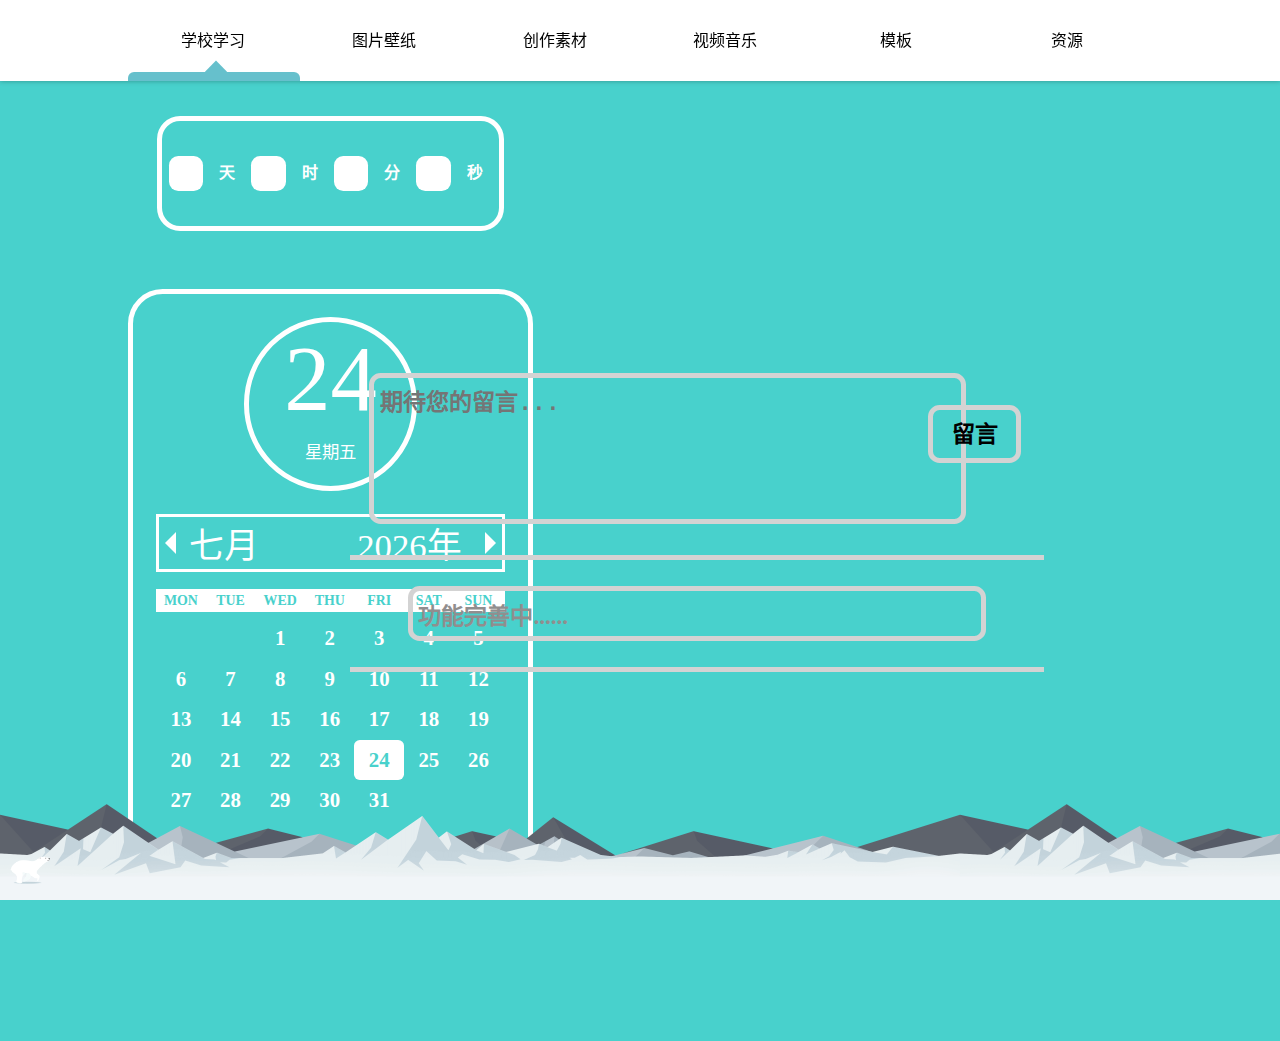
==== commit 1d1dae1f: "sad" ====
--- a/index.html
+++ b/index.html
@@ -129,7 +129,7 @@
             <textarea name="hello" id="text" cols="40" rows="5" placeholder="期待您的留言..."></textarea>
             <button>留言</button>
             <div class="showtext">
-                <ul>
+                <ul id="liuyan">
                     <li class="appreant">
                         功能完善中......</li>
 
--- a/留言板.css
+++ b/留言板.css
@@ -13,7 +13,7 @@
 
 .message {
     position: absolute;
-    right: 0;
+    right: 12vh;
     width: 77.142vh;
     height: 77.142vh;
 
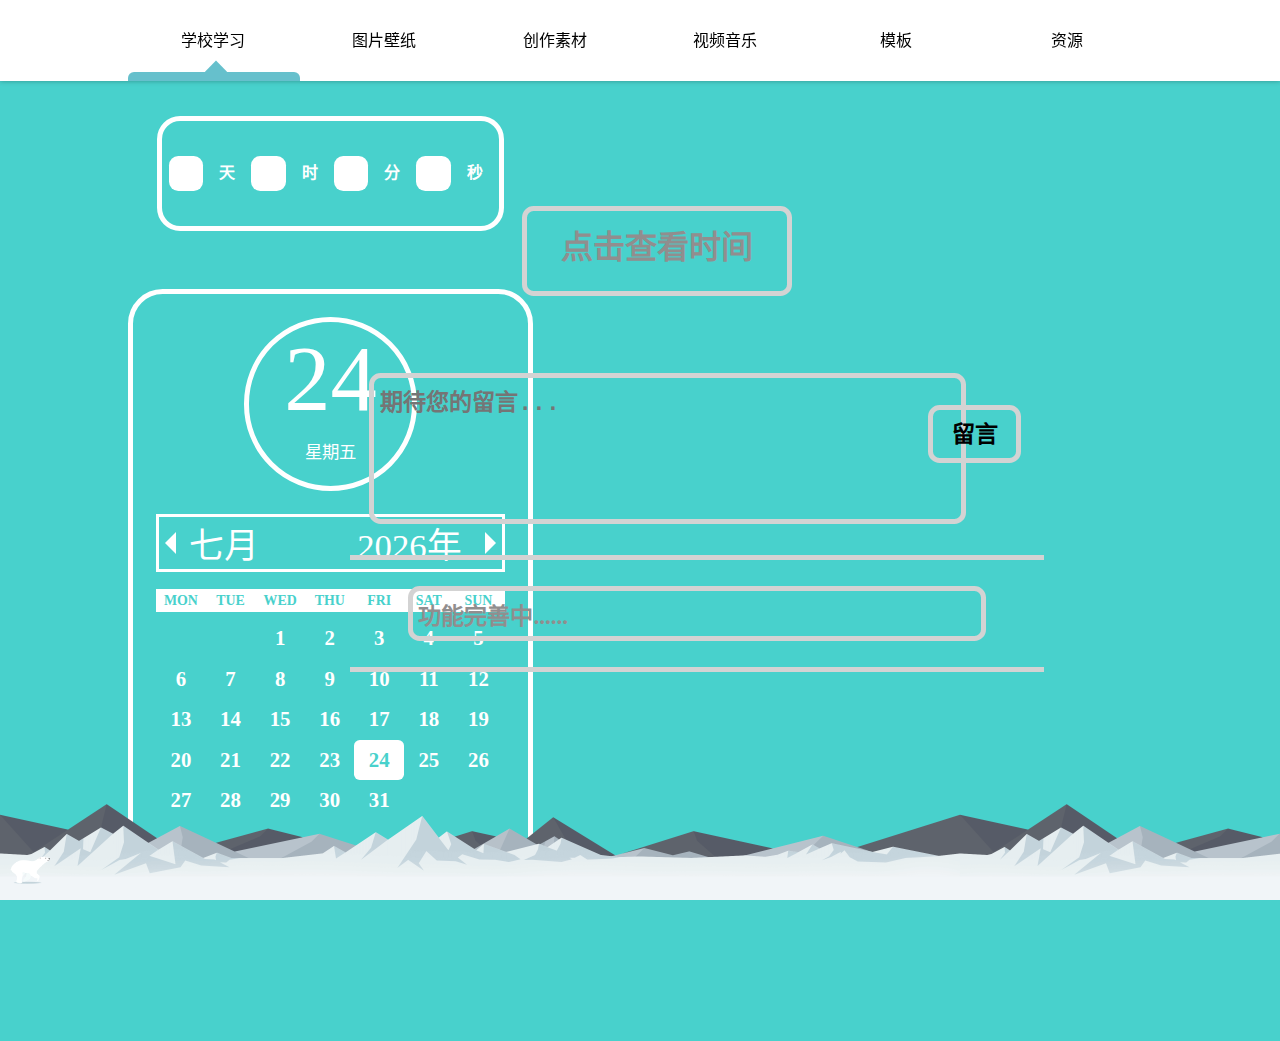
==== commit 981e774f: "阿达" ====
--- a/index.html
+++ b/index.html
@@ -84,6 +84,7 @@
     </div>
     <!-- 中间部分 -->
     <div class="main">
+
         <!-- 日历 -->
         <div class="calendar">
             <div class="contemporary">
@@ -137,6 +138,7 @@
             </div>
         </div>
         <!-- --------------------------------------- -->
+        <a class="zhongbiaoye" href="dail.html" target="_blank">点击查看时间</a>
     </div>
     <!-- 雪山和熊 -->
     <div class="flex">
--- a/index.css
+++ b/index.css
@@ -27,6 +27,23 @@
     width: 80%;
     margin: 0 auto;
     /* z-index: -1; */
+}
+
+.zhongbiaoye {
+    position: absolute;
+    top: 10vh;
+    right: 40vh;
+    width: 30vh;
+    height: 10vh;
+    background-color: transparent;
+    border: 0.64285vh lightgrey solid;
+    border-radius: 1.2857vh;
+    font-size: 3.5714vh;
+    font-weight: 600;
+    font-family: 宋体;
+    color: rgb(145, 142, 142);
+    text-align: center;
+    line-height: 8vh;
 }
 
 li {
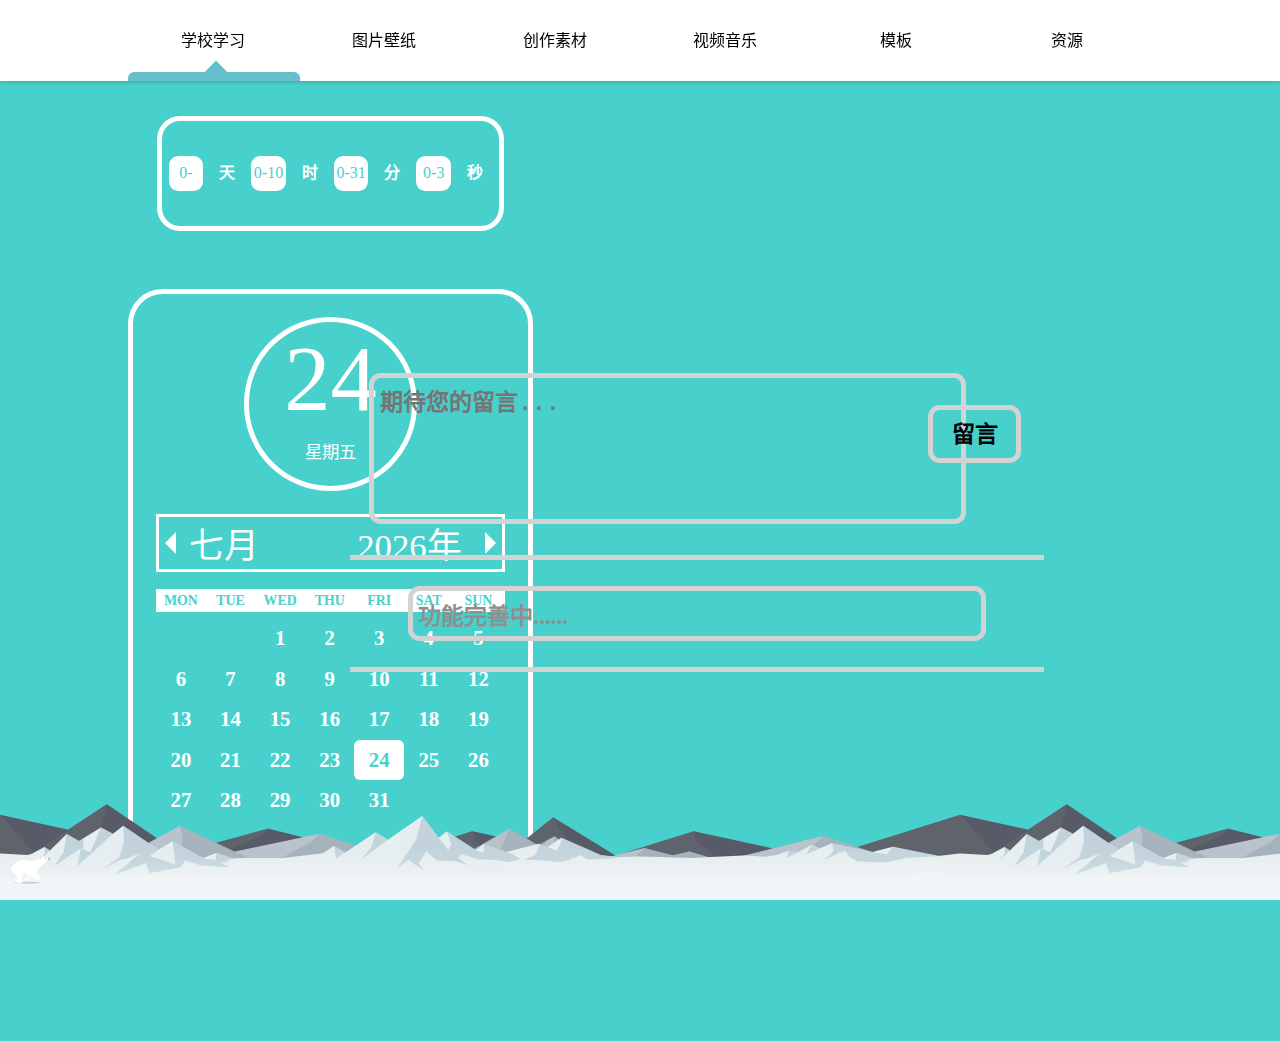
==== commit 88dd5860: "阿打算多" ====
--- a/index.html
+++ b/index.html
@@ -9,7 +9,47 @@
     <link rel="stylesheet" href="index.css">
     <link rel="stylesheet" href="留言板.css">
     <link rel="stylesheet" href="calendar.css">
-
+    <script>
+        // function ismobile() {
+        //     if (/Android|webOS|iPhone|iPad|Windows Phone|iPod|BlackBerry|SymbianOS|Nokia|Mobile|Opera Mini/i.test(
+        //             navigator.userAgent)) {
+        //         var siteName = window.location.pathname;
+        //         if (url.indexOf("?pc") < 0) {
+        //             try {
+        //                 if (typeof siteName !== "undefined") {
+        //                     window.location.href = "https://m.zkcollect.top" + siteName
+        //                 }
+        //             } catch (e) {}
+        //         }
+        //     }
+        // };
+        // ismobile();
+        //  判断PC端与WAP端
+        var mobile_bs = {
+            versions: function () {
+                var u = navigator.userAgent;
+                return {
+                    trident: u.indexOf('Trident') > -1, //IE内核
+                    presto: u.indexOf('Presto') > -1, //opera内核
+                    webKit: u.indexOf('AppleWebKit') > -1, //苹果、谷歌内核
+                    gecko: u.indexOf('Gecko') > -1 && u.indexOf('KHTML') == -1, //火狐内核
+                    mobile: !!u.match(/AppleWebKit.*Mobile.*/) || !!u.match(/AppleWebKit/) && u.indexOf(
+                        'QIHU') && u.indexOf('QIHU') > -1 && u.indexOf('Chrome') < 0, //是否为移动终端
+                    ios: !!u.match(/\(i[^;]+;( U;)? CPU.+Mac OS X/), //ios终端
+                    android: u.indexOf('Android') > -1 || u.indexOf('Linux') > -1, //android终端或者uc浏览器
+                    iPhone: u.indexOf('iPhone') > -1 || u.indexOf('Mac') > -1, //是否为iPhone或者QQHD浏览器
+                    iPad: u.indexOf('iPad') > -1, //是否iPad
+                    webApp: u.indexOf('Safari') == -1 //是否web应该程序，没有头部与底部
+                }
+            }()
+        };
+        if (mobile_bs.versions.mobile) {
+            if (mobile_bs.versions.android || mobile_bs.versions.iPhone || mobile_bs.versions.iPad || mobile_bs.versions
+                .ios) {
+                window.location.href = "https://zkcollect.top/phone.html";
+            }
+        };
+    </script>
 </head>
 
 <body>
@@ -84,7 +124,6 @@
     </div>
     <!-- 中间部分 -->
     <div class="main">
-
         <!-- 日历 -->
         <div class="calendar">
             <div class="contemporary">
@@ -138,7 +177,6 @@
             </div>
         </div>
         <!-- --------------------------------------- -->
-        <a class="zhongbiaoye" href="dail.html" target="_blank">点击查看时间</a>
     </div>
     <!-- 雪山和熊 -->
     <div class="flex">
